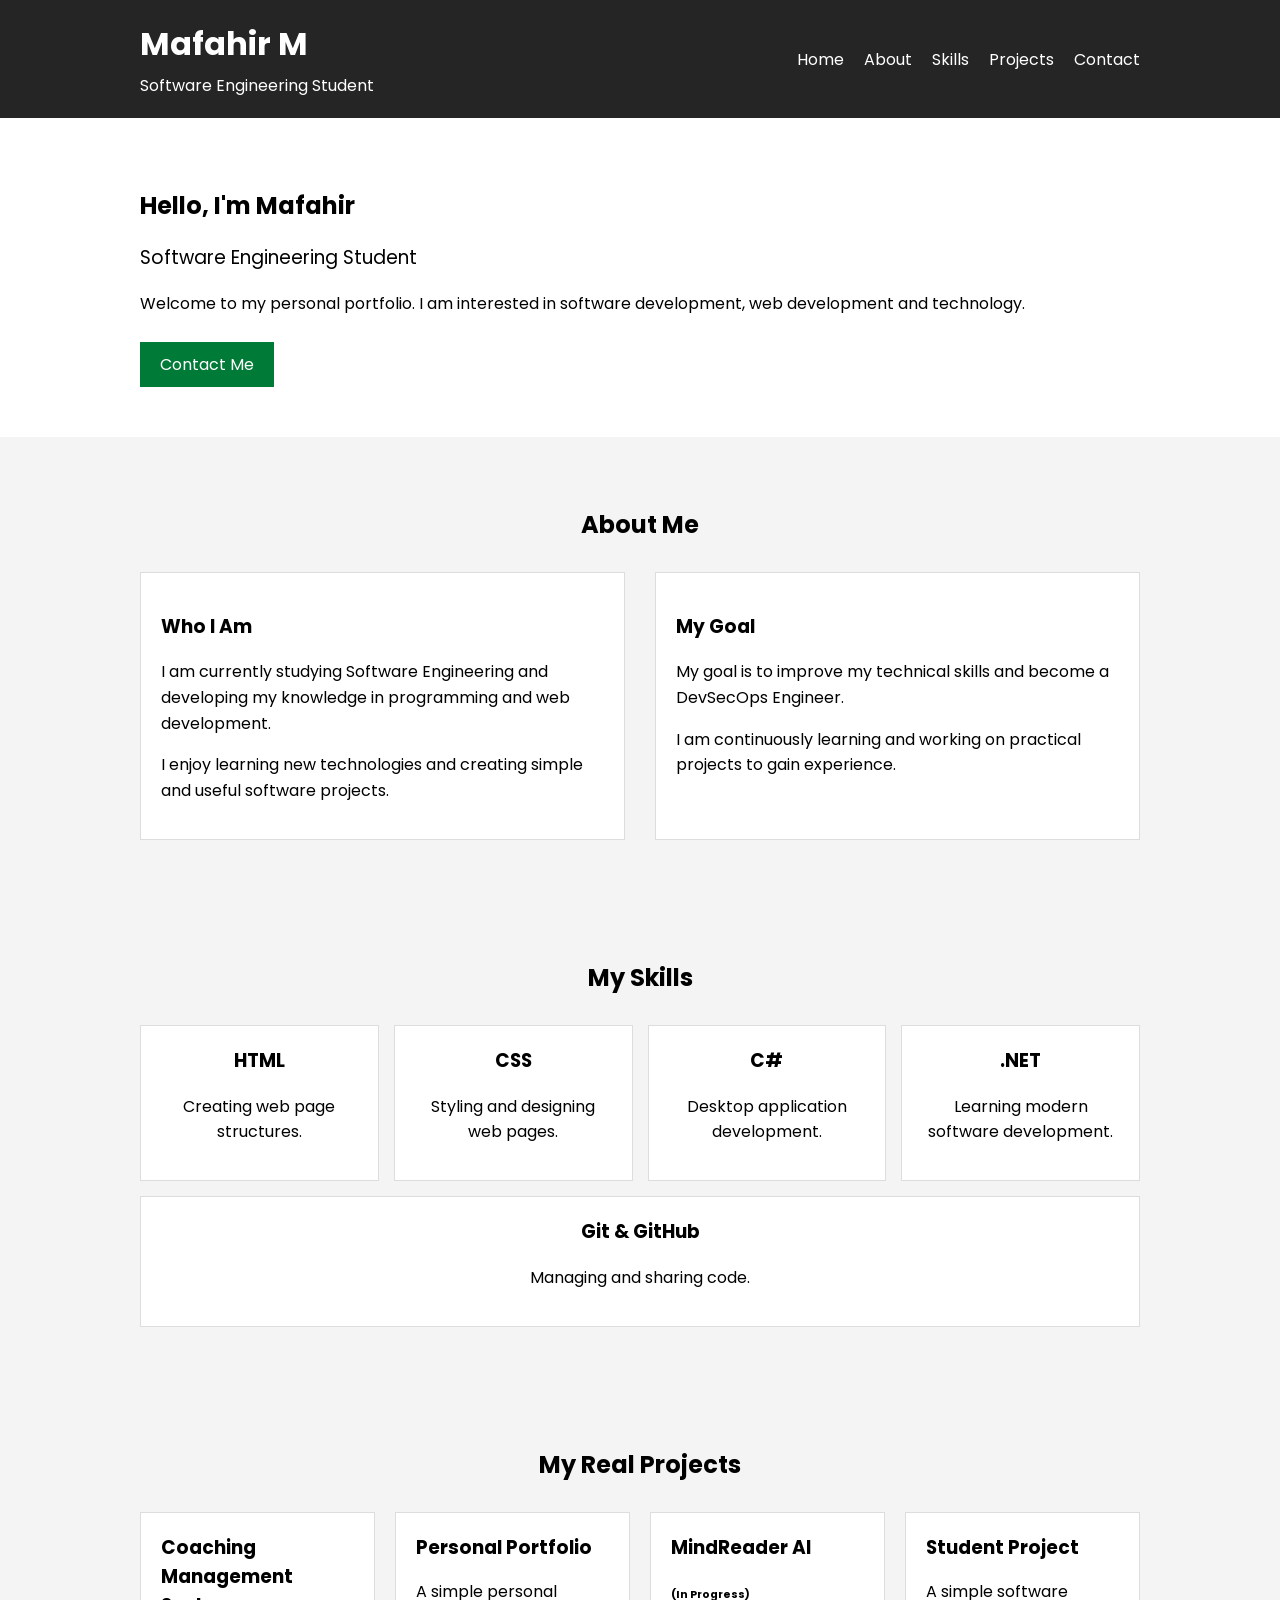
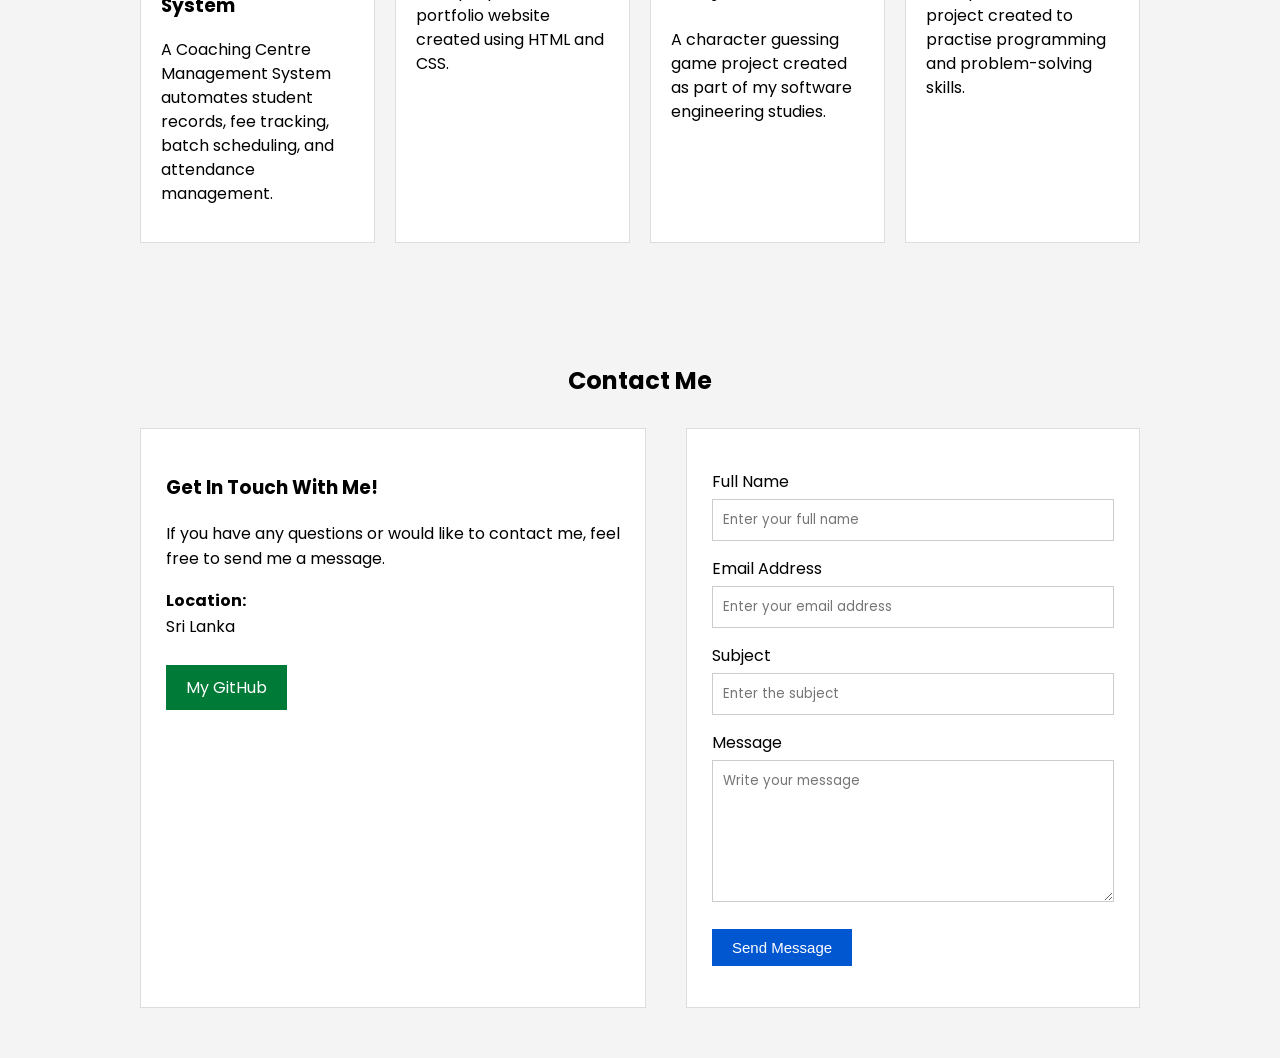
==== Portfolio/index.html @ 09e8bafe "Complete personal portfolio with contact form validation" ====
<!DOCTYPE html>
<html lang="en">
<head>
    <meta charset="UTF-8">
    <meta name="viewport" content="width=device-width, initial-scale=1.0">

    <title>Mafahir | Personal Portfolio</title>

    <link rel="preconnect" href="https://fonts.googleapis.com">
    <link rel="preconnect" href="https://fonts.gstatic.com" crossorigin>
    <link href="https://fonts.googleapis.com/css2?family=Poppins:wght@400;500;600;700&display=swap" rel="stylesheet">
    <link rel="stylesheet" href="style.css">
</head>

<body>

    <!-- header -->
    <header>

        <div class="header-content">

            <div>
                <h1>Mafahir M</h1>
                <p>Software Engineering Student</p>
            </div>

            <!-- navigation -->
            <nav>
                <a href="#home">Home</a>
                <a href="#about">About</a>
                <a href="#skills">Skills</a>
                <a href="#projects">Projects</a>
                <a href="#contact">Contact</a>
            </nav>

        </div>

    </header>


    <!-- home -->
    <section id="home" class="home">

        <div class="home-content">

            <div class="home-text">

                <h1>Hello, I'm Mafahir</h1>
                <h3>Software Engineering Student</h3>

                <p>
                    Welcome to my personal portfolio. I am interested in
                    software development, web development and technology.
                </p>

                <a href="#contact" class="button">Contact Me</a>

            </div>

        </div>

    </section>


    <!-- about -->
    <section id="about">

        <h2>About Me</h2>

        <div class="about-content">

            <div>
                <h3>Who I Am</h3>

                <p>
                    I am currently studying Software Engineering and
                    developing my knowledge in programming and web development.
                </p>

                <p>
                    I enjoy learning new technologies and creating
                    simple and useful software projects.
                </p>
            </div>

            <div>
                <h3>My Goal</h3>

                <p>
                    My goal is to improve my technical skills and become a
                    DevSecOps Engineer.
                </p>

                <p>
                    I am continuously learning and working on practical
                    projects to gain experience.
                </p>
            </div>

        </div>

    </section>


    <!-- skills -->
    <section id="skills">

        <h2>My Skills</h2>

        <div class="skills-container">

            <div class="skill">
                <h3>HTML</h3>
                <p>Creating web page structures.</p>
            </div>

            <div class="skill">
                <h3>CSS</h3>
                <p>Styling and designing web pages.</p>
            </div>

            <div class="skill">
                <h3>C#</h3>
                <p>Desktop application development.</p>
            </div>

            <div class="skill">
                <h3>.NET</h3>
                <p>Learning modern software development.</p>
            </div>

            <div class="skill">
                <h3>Git & GitHub</h3>
                <p>Managing and sharing code.</p>
            </div>

        </div>

    </section>


    <!-- my projects -->
    <section id="projects">

        <h2>My Real Projects </h2>

        <div class="projects-container">

               <div class="project">

            <h3>Coaching Management System</h3>

            <p>
A Coaching Centre Management System automates student records, fee tracking, batch scheduling, and attendance management.
        </div>

            <div class="project">

                <h3>Personal Portfolio</h3>

                <p>
                    A simple personal portfolio website created using
                    HTML and CSS.
                </p>

            </div>


            <div class="project">

                <h3>MindReader AI</h3> <h6>(In Progress)</h6>

                <p>
                    A character guessing game project created as part
                    of my software engineering studies.
                </p>
                

            </div>


            <div class="project">

                <h3>Student Project</h3>

                <p>
                    A simple software project created to practise
                    programming and problem-solving skills.
                </p>

            </div>

        </div>

    </section>


    <!-- contact -->
    <section id="contact">

        <h2>Contact Me</h2>

        <div class="contact-container">

            <!-- contact information -->
            <div class="contact-info">

                <h3>Get In Touch With Me!</h3>

                <p>
                    If you have any questions or would like to contact me,
                    feel free to send me a message.
                </p>

                <p>
                    <strong>Location:</strong><br>
                    Sri Lanka
                </p>

                <a href="https://github.com/mafahir-devx"
                   target="_blank"
                   class="github-button">
                    My GitHub
                </a>

            </div>


            <!-- contact form -->
            <div class="contact-form">

                <form id="contactForm">

                    <label for="name">Full Name</label>

                    <input
                        type="text"
                        id="name"
                        name="name"
                        placeholder="Enter your full name"
                    >

                    <small id="nameError" class="error"></small>


                    <label for="email">Email Address</label>

                    <input
                        type="email"
                        id="email"
                        name="email"
                        placeholder="Enter your email address"
                    >

                    <small id="emailError" class="error"></small>


                    <label for="subject">Subject</label>

                    <input
                        type="text"
                        id="subject"
                        name="subject"
                        placeholder="Enter the subject"
                    >

                    <small id="subjectError" class="error"></small>


                    <label for="message">Message</label>

                    <textarea
                        id="message"
                        name="message"
                        rows="6"
                        placeholder="Write your message"
                    ></textarea>

                    <small id="messageError" class="error"></small>


                    <button type="submit">
                        Send Message
                    </button>

                    <p id="successMessage" class="success"></p>

                </form>

            </div>

        </div>

    </section>

    <!-- javaScript -->
    <script src="script.js"></script>

</body>
</html>
---- Portfolio/style.css ----
body {
    font-family: Poppins, Arial, sans-serif;
    margin: 0;
    background-color: #f4f4f4;
    color: #000000;
}


/* Header */

header {
    background-color: #252525;
    color: white;
    padding: 20px;
}

.header-content {
    max-width: 1000px;
    margin: auto;

    display: flex;
    justify-content: space-between;
    align-items: center;
}

header h1 {
    margin: 0;
}

header p {
    margin: 5px 0 0;
}


/* Navigation */

nav {
    display: flex;
    gap: 20px;
}

nav a {
    color: white;
    text-decoration: none;
}

nav a:hover {
    text-decoration: underline;
}


/* Sections */

section {
    max-width: 1000px;
    margin: auto;
    padding: 50px 20px;
}

section h2 {
    text-align: center;
    margin-bottom: 30px;
}


/* Home */

.home {
    max-width: none;
    background-color: white;
}

.home-content {
    max-width: 1000px;
    margin: auto;

    display: flex;
    justify-content: space-between;
    align-items: center;
    gap: 40px;
}

.home-text {
    flex: 1;
}

.home-text h2 {
    text-align: left;
    margin-bottom: 10px;
}

.home-text h3 {
    font-weight: normal;
}

.home-text p {
    line-height: 1.6;
}


/* Buttons */

.button,
.github-button {
    display: inline-block;

    background-color: #007a37;
    color: white;

    padding: 10px 20px;

    text-decoration: none;

    margin-top: 10px;
}

.button:hover,
.github-button:hover {
    background-color: #000000;
}


/* About */

.about-content {
    display: flex;
    gap: 30px;
}

.about-content > div {
    flex: 1;

    background-color: white;
    padding: 20px;

    border: 1px solid #ddd;
}

.about-content p {
    line-height: 1.6;
}


/* Skills */

.skills-container {
    display: flex;
    flex-wrap: wrap;
    gap: 15px;
}

.skill {
    flex: 1;
    min-width: 150px;

    background-color: white;

    padding: 20px;

    border: 1px solid #ddd;

    text-align: center;
}

.skill h3 {
    margin-top: 0;
}


/* Projects */

.projects-container {
    display: flex;
    gap: 20px;
}

.project {
    flex: 1;

    background-color: white;

    padding: 20px;

    border: 1px solid #ddd;
}

.project h3 {
    margin-top: 0;
}

.project p {
    line-height: 1.5;
}


/* Contact */

.contact-container {
    display: flex;
    gap: 40px;
}

.contact-info {
    flex: 1;

    background-color: white;

    padding: 25px;

    border: 1px solid #ddd;
}

.contact-info p {
    line-height: 1.6;
}

.contact-form {
    flex: 1;
}

form {
    background-color: white;

    padding: 25px;

    border: 1px solid #ddd;
}


/* form */

label {
    display: block;

    margin-top: 15px;
    margin-bottom: 5px;
}

input,
textarea {
    width: 100%;

    padding: 10px;

    border: 1px solid #ccc;

    box-sizing: border-box;

    font-family: inherit;
}

input:focus,
textarea:focus {
    outline: none;
    border-color: #0057cf;
}


/* error Messages */

.error {
    display: block;

    color: #d00000;

    font-size: 14px;

    margin-top: 5px;
}


/* Success Message */

.success {
    color: #008000;

    font-weight: bold;

    margin-top: 15px;
}


/* Submit Button */

button {
    background-color: #0057cf;
    color: white;

    border: none;

    padding: 10px 20px;

    margin-top: 15px;

    cursor: pointer;

    font-size: 15px;
}

button:hover {
    background-color: #000000;
}


/* Footer */

footer {
    background-color: #333;
    color: white;

    text-align: center;

    padding: 15px;
}


/* Responsive Design */

@media (max-width: 700px) {

    .header-content {
        flex-direction: column;
        gap: 20px;
    }

    nav {
        flex-wrap: wrap;
        justify-content: center;
    }

    .home-content {
        flex-direction: column;
        text-align: center;
    }

    .home-text h2 {
        text-align: center;
    }

    .about-content {
        flex-direction: column;
    }

    .projects-container {
        flex-direction: column;
    }

    .contact-container {
        flex-direction: column;
    }

}
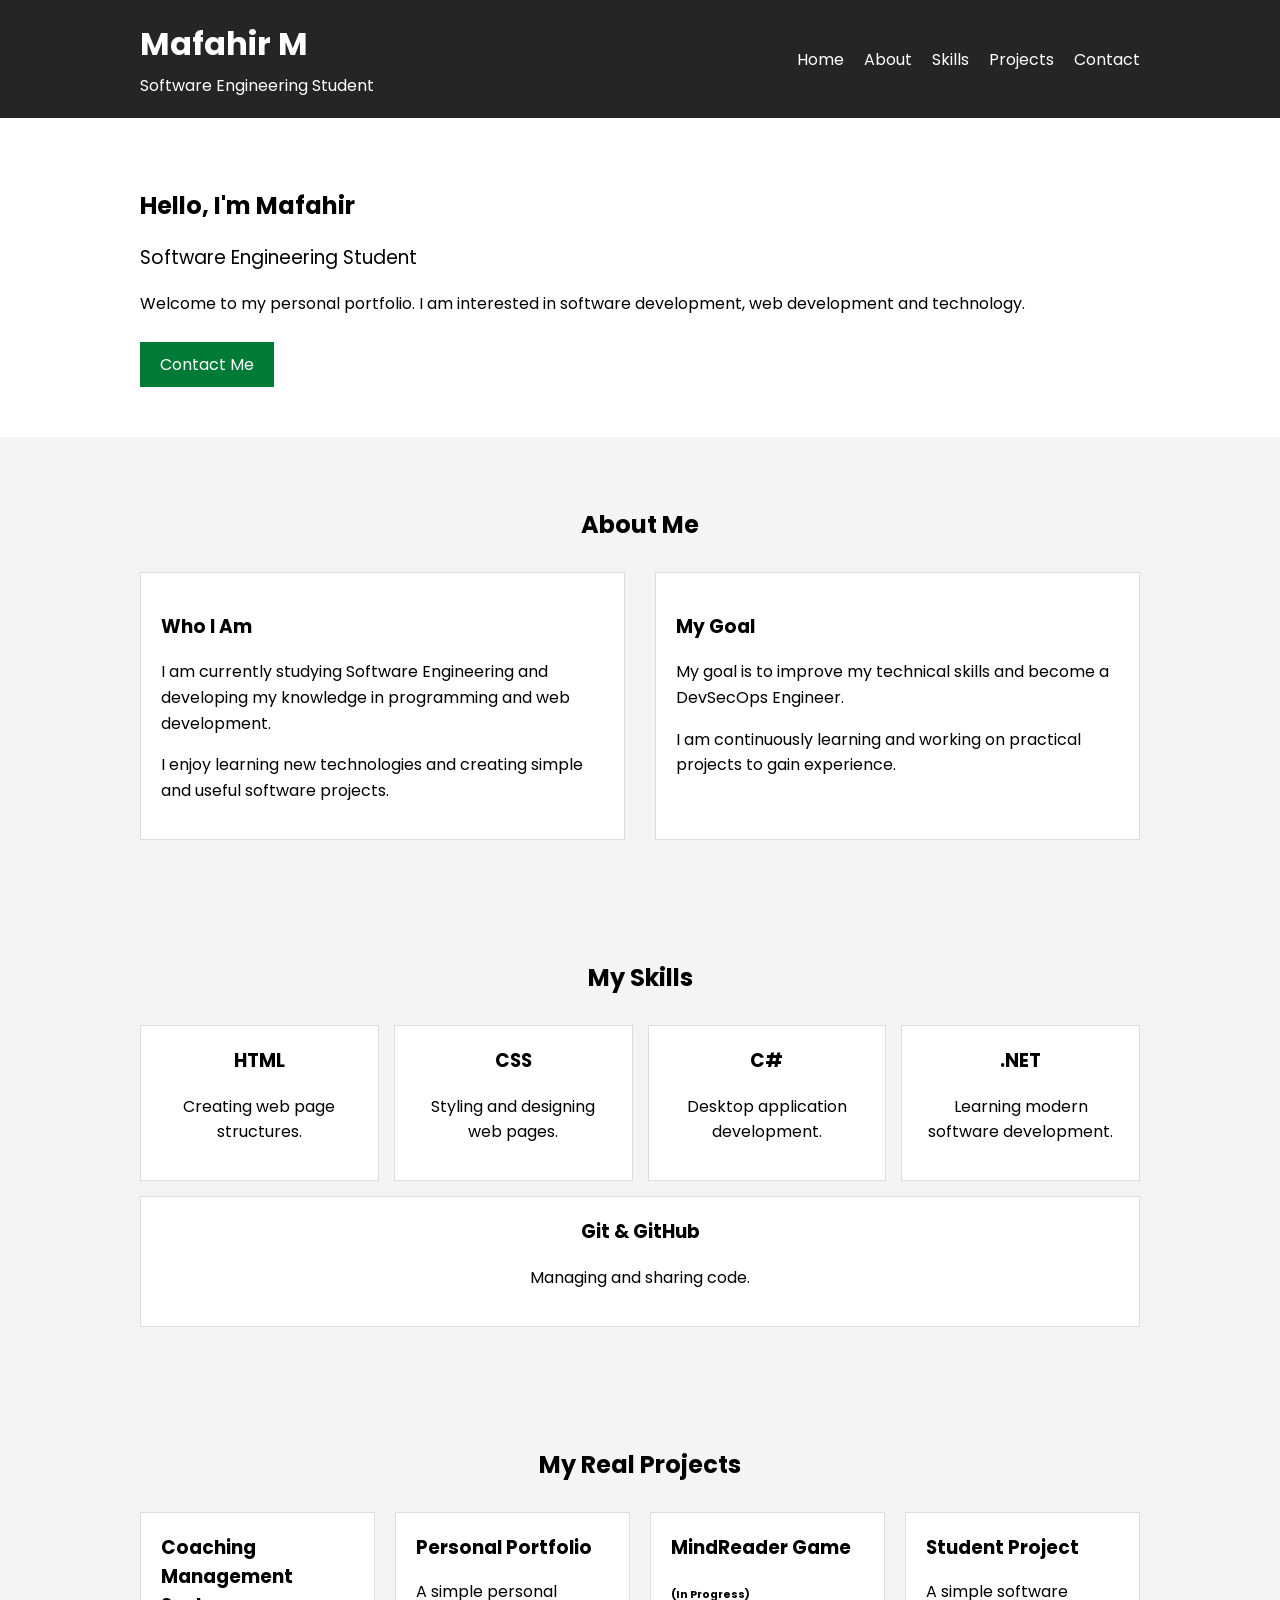
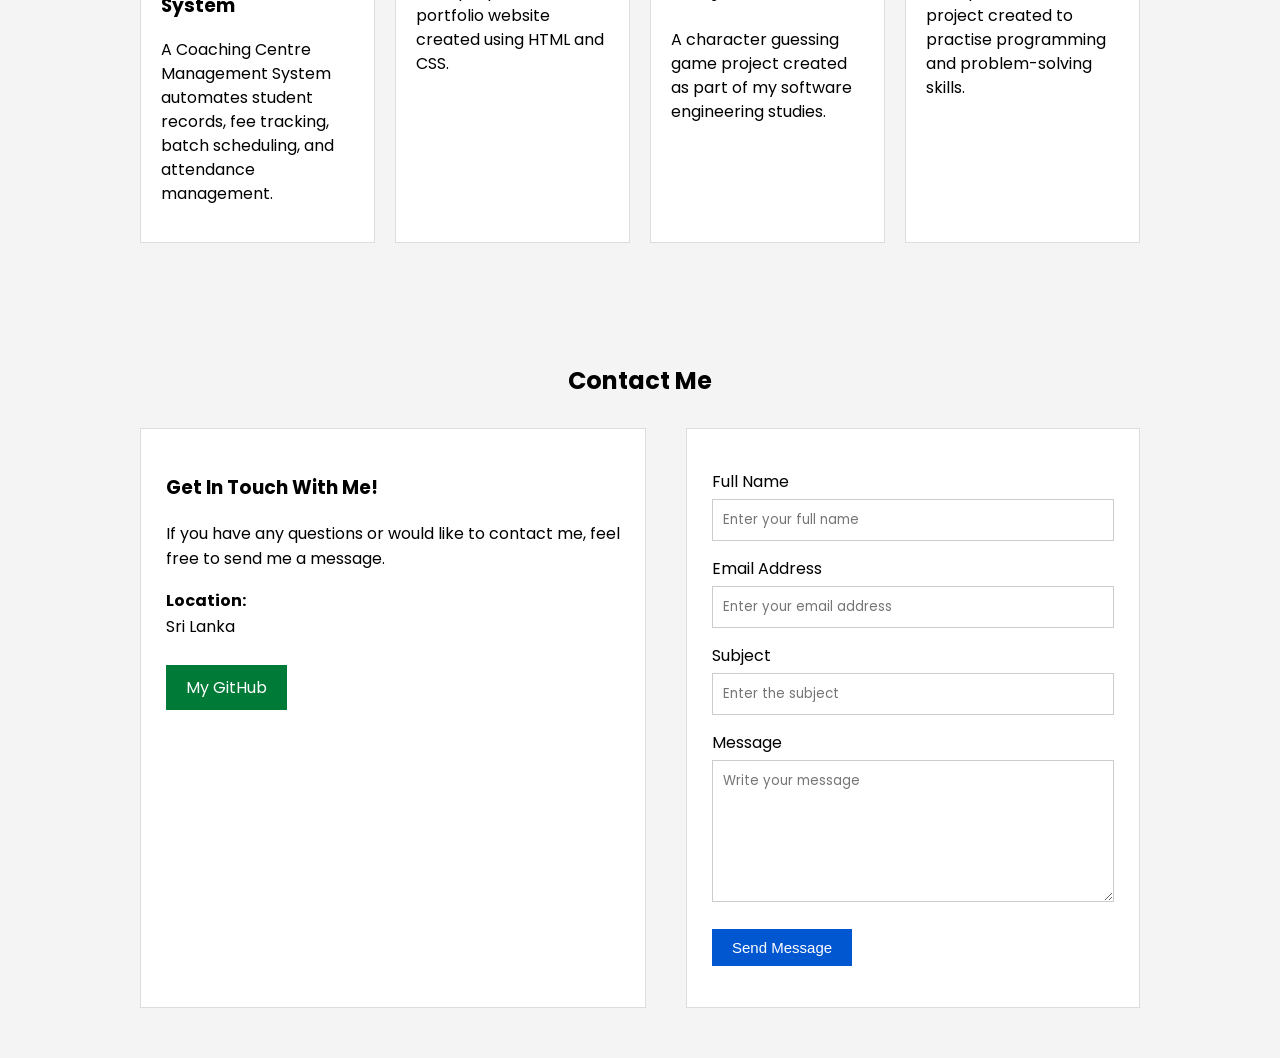
==== commit f3aa1072: "Update form validation based on lecturer feedback" ====
--- a/Portfolio/index.html
+++ b/Portfolio/index.html
@@ -151,7 +151,7 @@
             <h3>Coaching Management System</h3>
 
             <p>
-A Coaching Centre Management System automates student records, fee tracking, batch scheduling, and attendance management.
+            A Coaching Centre Management System automates student records, fee tracking, batch scheduling, and attendance management.
         </div>
 
             <div class="project">
@@ -168,7 +168,7 @@
 
             <div class="project">
 
-                <h3>MindReader AI</h3> <h6>(In Progress)</h6>
+                <h3>MindReader Game</h3> <h6>(In Progress)</h6>
 
                 <p>
                     A character guessing game project created as part
@@ -238,6 +238,7 @@
                         id="name"
                         name="name"
                         placeholder="Enter your full name"
+                        required
                     >
 
                     <small id="nameError" class="error"></small>
@@ -250,6 +251,7 @@
                         id="email"
                         name="email"
                         placeholder="Enter your email address"
+                        required
                     >
 
                     <small id="emailError" class="error"></small>
@@ -262,6 +264,7 @@
                         id="subject"
                         name="subject"
                         placeholder="Enter the subject"
+                        required
                     >
 
                     <small id="subjectError" class="error"></small>
@@ -274,6 +277,7 @@
                         name="message"
                         rows="6"
                         placeholder="Write your message"
+                        required
                     ></textarea>
 
                     <small id="messageError" class="error"></small>
